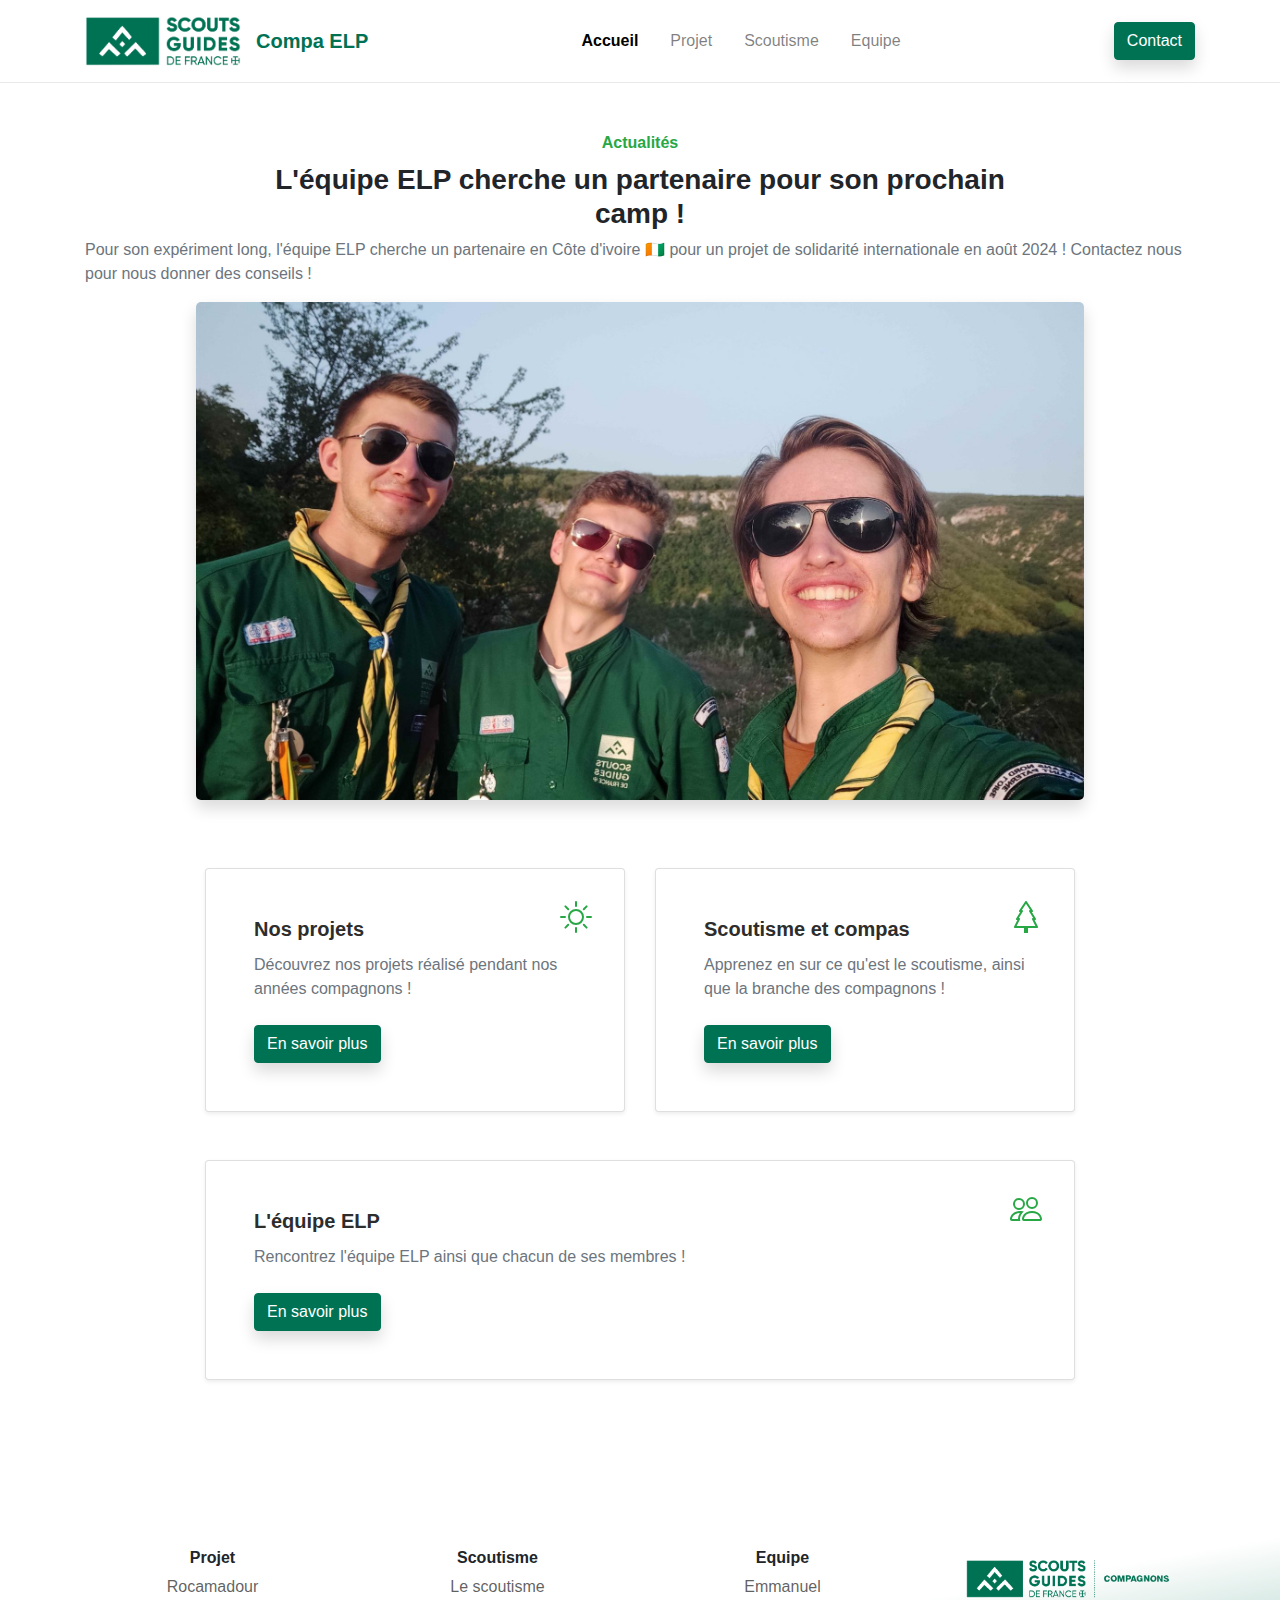
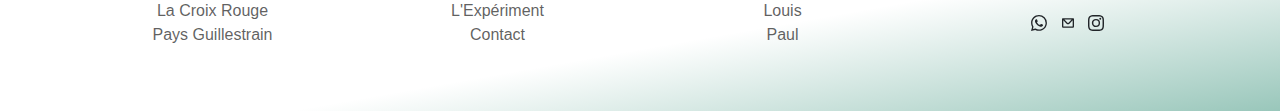
==== index.html @ 9abbcfc6 "logo rounded" ====
<!DOCTYPE html>
<html data-bs-theme="light" lang="en">

<head>
    <meta charset="utf-8">
    <meta name="viewport" content="width=device-width, initial-scale=1.0, shrink-to-fit=no">
    <title>Accueil - Compagnons ELP</title>
    <meta name="twitter:title" content="Compagnons ELP">
    <meta property="og:description" content="Découvrez l'équipe ELP et ses camps scouts passé et futurs !">
    <meta property="og:image" content="assets/img/equipe.jpg">
    <meta name="description" content="Découvrez l'équipe ELP et ses camps scouts passé et futurs !">
    <meta name="twitter:image" content="assets/img/equipe.jpg">
    <meta name="twitter:card" content="summary_large_image">
    <link rel="stylesheet" href="assets/bootstrap/css/bootstrap.min.css">
    <link rel="stylesheet" href="https://fonts.googleapis.com/css?family=Inter:300italic,400italic,600italic,700italic,800italic,400,300,600,700,800&amp;display=swap">
    <link rel="stylesheet" href="assets/css/bootstrap-grid.css">
    <link rel="stylesheet" href="assets/css/bootstrap-grid.min.css">
    <link rel="stylesheet" href="assets/css/bootstrap-reboot.css">
    <link rel="stylesheet" href="assets/css/bootstrap-reboot.min.css">
    <link rel="stylesheet" href="assets/css/bootstrap.css">
    <link rel="stylesheet" href="assets/css/bootstrap.min.css">
<link rel="apple-touch-icon" sizes="180x180" href="/apple-touch-icon.png">
<link rel="icon" type="image/png" sizes="32x32" href="/favicon-32x32.png">
<link rel="icon" type="image/png" sizes="16x16" href="/favicon-16x16.png">
<link rel="manifest" href="/site.webmanifest">
<link rel="mask-icon" href="/safari-pinned-tab.svg" color="#5bbad5">
<meta name="msapplication-TileColor" content="#da532c">
<meta name="theme-color" content="#ffffff">
</head>

<body>
    <nav class="navbar navbar-expand-md sticky-top navbar-shrink py-3 navbar-light" id="mainNav">
        <div class="container"><a class="navbar-brand d-flex align-items-center" href="https://compa-elp.github.io/" style="margin-right: 0px;margin-bottom: 0px;padding-bottom: 0px;padding-top: 0px;"><img src="assets/img/Logo_SGDF_Vert.png" height="50" style="margin-right: 15px;" width="156"><span id="todeletecompa" color="rgb(0, 114, 84)" style="color: rgb(0, 114, 84);margin-left: 0px;">Compa&nbsp;</span><span color="rgb(0, 114, 84)" style="color: rgb(0, 114, 84);margin-left: 0px;">ELP</span></a><button data-bs-toggle="collapse" class="navbar-toggler" data-bs-target="#navcol-1"><span class="visually-hidden">Toggle navigation</span><span class="navbar-toggler-icon"></span></button>
            <div class="collapse navbar-collapse" id="navcol-1">
                <ul class="navbar-nav mx-auto">
                    <li class="nav-item"><a class="nav-link" href="https://compa-elp.github.io" style="color:black; font-weight:bold;">Accueil</a></li>
                    <li class="nav-item"><a class="nav-link" href="https://compa-elp.github.io/projets">Projet</a></li>
                    <li class="nav-item"><a class="nav-link" href="https://compa-elp.github.io/scoutisme">Scoutisme</a></li>
                    <li class="nav-item"><a class="nav-link" href="https://compa-elp.github.io/equipe">Equipe</a></li>
                </ul><a class="btn btn-primary shadow" role="button" style="--bs-primary: #007254;--bs-primary-rgb: 0,114,84;color: white;" href="https://compa-elp.github.io/scoutisme#contact">Contact</a>
            </div>
        </div>
    </nav>
    <header class="bg-primary-gradient"></header>
    <section>
        <div class="container bg-primary-gradient py-5" style="background: none;">
            <div class="row">
                <div class="col-md-8 col-xl-6 text-center mx-auto">
                    <p class="fw-bold text-success mb-2">Actualités</p>
                    <h3 class="fw-bold">L'équipe ELP cherche un partenaire pour son prochain camp !</h3>
                </div>
            </div>
            <p class="text-muted">Pour son expériment long, l'équipe ELP cherche un partenaire en Côte d'ivoire&nbsp;🇨🇮 pour un projet de solidarité internationale en août 2024 ! Contactez nous pour nous donner des conseils !</p><img id="trio" src="assets/img/equipe.jpg" style="padding-bottom: 0px;box-shadow: 0 .5rem 1rem rgba(0,0,0,.15)!important;display: block;width: 80%!important;margin: 0 auto 20px auto;">
            <div class="py-5 p-lg-5">
                <div class="row row-cols-1 row-cols-md-2 mx-auto" style="max-width: 900px;margin: 0 auto!important;">
                    <div class="col mb-5 column-card">
                        <div class="card shadow-sm">
                            <div class="card-body px-4 py-5 px-md-5">
                                <div class="bs-icon-lg d-flex justify-content-center align-items-center mb-3 bs-icon" style="top: 1rem;right: 1rem;position: absolute;"><svg xmlns="http://www.w3.org/2000/svg" width="1em" height="1em" fill="currentColor" viewBox="0 0 16 16" class="bi bi-sun text-success">
                                        <path d="M8 11a3 3 0 1 1 0-6 3 3 0 0 1 0 6zm0 1a4 4 0 1 0 0-8 4 4 0 0 0 0 8zM8 0a.5.5 0 0 1 .5.5v2a.5.5 0 0 1-1 0v-2A.5.5 0 0 1 8 0zm0 13a.5.5 0 0 1 .5.5v2a.5.5 0 0 1-1 0v-2A.5.5 0 0 1 8 13zm8-5a.5.5 0 0 1-.5.5h-2a.5.5 0 0 1 0-1h2a.5.5 0 0 1 .5.5zM3 8a.5.5 0 0 1-.5.5h-2a.5.5 0 0 1 0-1h2A.5.5 0 0 1 3 8zm10.657-5.657a.5.5 0 0 1 0 .707l-1.414 1.415a.5.5 0 1 1-.707-.708l1.414-1.414a.5.5 0 0 1 .707 0zm-9.193 9.193a.5.5 0 0 1 0 .707L3.05 13.657a.5.5 0 0 1-.707-.707l1.414-1.414a.5.5 0 0 1 .707 0zm9.193 2.121a.5.5 0 0 1-.707 0l-1.414-1.414a.5.5 0 0 1 .707-.707l1.414 1.414a.5.5 0 0 1 0 .707zM4.464 4.465a.5.5 0 0 1-.707 0L2.343 3.05a.5.5 0 1 1 .707-.707l1.414 1.414a.5.5 0 0 1 0 .708z"></path>
                                    </svg></div>
                                <h5 class="fw-bold card-title">Nos projets</h5>
                                <p class="text-muted card-text mb-4">Découvrez nos projets réalisé pendant nos années compagnons !</p><a class="btn btn-primary shadow" role="button" style="--bs-primary: #007254;--bs-primary-rgb: 0,114,84;color: white;" href="https://compa-elp.github.io/projets">En savoir plus</a>
                            </div>
                        </div>
                    </div>
                    <div class="col mb-5 column-card">
                        <div class="card shadow-sm">
                            <div class="card-body px-4 py-5 px-md-5">
                                <div class="bs-icon-lg d-flex justify-content-center align-items-center mb-3 bs-icon" style="top: 1rem;right: 1rem;position: absolute;"><svg xmlns="http://www.w3.org/2000/svg" width="1em" height="1em" fill="currentColor" viewBox="0 0 16 16" class="bi bi-tree text-success" style="color: #007259;">
                                        <path d="M8.416.223a.5.5 0 0 0-.832 0l-3 4.5A.5.5 0 0 0 5 5.5h.098L3.076 8.735A.5.5 0 0 0 3.5 9.5h.191l-1.638 3.276a.5.5 0 0 0 .447.724H7V16h2v-2.5h4.5a.5.5 0 0 0 .447-.724L12.31 9.5h.191a.5.5 0 0 0 .424-.765L10.902 5.5H11a.5.5 0 0 0 .416-.777l-3-4.5zM6.437 4.758A.5.5 0 0 0 6 4.5h-.066L8 1.401 10.066 4.5H10a.5.5 0 0 0-.424.765L11.598 8.5H11.5a.5.5 0 0 0-.447.724L12.69 12.5H3.309l1.638-3.276A.5.5 0 0 0 4.5 8.5h-.098l2.022-3.235a.5.5 0 0 0 .013-.507z"></path>
                                    </svg></div>
                                <h5 class="fw-bold card-title">Scoutisme et compas</h5>
                                <p class="text-muted card-text mb-4">Apprenez en sur ce qu'est le scoutisme, ainsi que la branche des compagnons !</p><a class="btn btn-primary shadow" role="button" style="--bs-primary: #007254;--bs-primary-rgb: 0,114,84;color: white;" href="https://compa-elp.github.io/scoutisme">En savoir plus</a>
                            </div>
                        </div>
                    </div>
                    <div class="col mb-4 column-card">
                        <div class="card shadow-sm">
                            <div class="card-body px-4 py-5 px-md-5">
                                <div class="bs-icon-lg d-flex justify-content-center align-items-center mb-3 bs-icon" style="top: 1rem;right: 1rem;position: absolute;"><svg xmlns="http://www.w3.org/2000/svg" width="1em" height="1em" fill="currentColor" viewBox="0 0 16 16" class="bi bi-people text-success">
                                        <path d="M15 14s1 0 1-1-1-4-5-4-5 3-5 4 1 1 1 1h8Zm-7.978-1A.261.261 0 0 1 7 12.996c.001-.264.167-1.03.76-1.72C8.312 10.629 9.282 10 11 10c1.717 0 2.687.63 3.24 1.276.593.69.758 1.457.76 1.72l-.008.002a.274.274 0 0 1-.014.002H7.022ZM11 7a2 2 0 1 0 0-4 2 2 0 0 0 0 4Zm3-2a3 3 0 1 1-6 0 3 3 0 0 1 6 0ZM6.936 9.28a5.88 5.88 0 0 0-1.23-.247A7.35 7.35 0 0 0 5 9c-4 0-5 3-5 4 0 .667.333 1 1 1h4.216A2.238 2.238 0 0 1 5 13c0-1.01.377-2.042 1.09-2.904.243-.294.526-.569.846-.816ZM4.92 10A5.493 5.493 0 0 0 4 13H1c0-.26.164-1.03.76-1.724.545-.636 1.492-1.256 3.16-1.275ZM1.5 5.5a3 3 0 1 1 6 0 3 3 0 0 1-6 0Zm3-2a2 2 0 1 0 0 4 2 2 0 0 0 0-4Z"></path>
                                    </svg></div>
                                <h5 class="fw-bold card-title">L'équipe ELP</h5>
                                <p class="text-muted card-text mb-4">Rencontrez l'équipe ELP ainsi que chacun de ses membres !</p><a class="btn btn-primary shadow" role="button" style="--bs-primary: #007254;--bs-primary-rgb: 0,114,84;color: white;" href="https://compa-elp.github.io/equipe">En savoir plus</a>
                            </div>
                        </div>
                    </div>
                </div>
            </div>
        </div>
    </section>
    <footer class="bg-primary-gradient" style="background: linear-gradient(170deg, rgba(2,0,36,0) 0%, rgba(2,0,36,0) 60%, rgba(0,114,84,0.4) 100%);">
        <div class="container py-4 py-lg-5">
            <div class="row justify-content-center">
                <div class="col-sm-4 col-md-3 text-center text-lg-start d-flex flex-column">
                    <h3 class="fs-6 fw-bold">Projet</h3>
                    <ul class="list-unstyled">
                        <li><a href="https://compa-elp.github.io/projets#projet-2023">Rocamadour</a></li>
                        <li><a href="https://compa-elp.github.io/projets#projet-2022">La Croix Rouge</a></li>
                        <li><a href="https://compa-elp.github.io/projets#projet-2021">Pays Guillestrain</a></li>
                    </ul>
                </div>
                <div class="col-sm-4 col-md-3 text-center text-lg-start d-flex flex-column">
                    <h3 class="fs-6 fw-bold">Scoutisme</h3>
                    <ul class="list-unstyled">
                        <li><a href="https://compa-elp.github.io/scoutisme#scoutisme">Le scoutisme</a></li>
                        <li><a href="https://compa-elp.github.io/scoutisme#experiment">L'Expériment</a></li>
                        <li><a href="https://compa-elp.github.io/scoutisme#contact">Contact</a></li>
                    </ul>
                </div>
                <div class="col-sm-4 col-md-3 text-center text-lg-start d-flex flex-column">
                    <h3 class="fs-6 fw-bold">Equipe</h3>
                    <ul class="list-unstyled">
                        <li><a href="https://compa-elp.github.io/equipe#emmanuel">Emmanuel</a></li>
                        <li><a href="https://compa-elp.github.io/equipe#louis">Louis</a></li>
                        <li><a href="https://compa-elp.github.io/equipe#paul">Paul</a></li>
                    </ul>
                </div>
                <div class="col-lg-3 text-center text-lg-start d-flex flex-column align-items-center order-first align-items-lg-start order-lg-last">
                    <div class="fw-bold d-flex align-items-center mb-2" style="margin-bottom: 0px!important;"><img src="assets/img/SGDF_COMPAGNONS_vert.png" style="max-width: 80%;width: 340px;margin: 12px auto;" href="https://compa-elp.github.io/"></div>
                    <ul class="list-inline mb-0" id="networks-foot" style="display: block;margin: 0 auto 1.5rem auto!important;">
                        <li class="list-inline-item" href="+33 6 73 46 06 24"><svg xmlns="http://www.w3.org/2000/svg" width="1em" height="1em" fill="currentColor" viewBox="0 0 16 16" class="bi bi-whatsapp" href="06 73 46 06 24">
                                <path d="M13.601 2.326A7.854 7.854 0 0 0 7.994 0C3.627 0 .068 3.558.064 7.926c0 1.399.366 2.76 1.057 3.965L0 16l4.204-1.102a7.933 7.933 0 0 0 3.79.965h.004c4.368 0 7.926-3.558 7.93-7.93A7.898 7.898 0 0 0 13.6 2.326zM7.994 14.521a6.573 6.573 0 0 1-3.356-.92l-.24-.144-2.494.654.666-2.433-.156-.251a6.56 6.56 0 0 1-1.007-3.505c0-3.626 2.957-6.584 6.591-6.584a6.56 6.56 0 0 1 4.66 1.931 6.557 6.557 0 0 1 1.928 4.66c-.004 3.639-2.961 6.592-6.592 6.592zm3.615-4.934c-.197-.099-1.17-.578-1.353-.646-.182-.065-.315-.099-.445.099-.133.197-.513.646-.627.775-.114.133-.232.148-.43.05-.197-.1-.836-.308-1.592-.985-.59-.525-.985-1.175-1.103-1.372-.114-.198-.011-.304.088-.403.087-.088.197-.232.296-.346.1-.114.133-.198.198-.33.065-.134.034-.248-.015-.347-.05-.099-.445-1.076-.612-1.47-.16-.389-.323-.335-.445-.34-.114-.007-.247-.007-.38-.007a.729.729 0 0 0-.529.247c-.182.198-.691.677-.691 1.654 0 .977.71 1.916.81 2.049.098.133 1.394 2.132 3.383 2.992.47.205.84.326 1.129.418.475.152.904.129 1.246.08.38-.058 1.171-.48 1.338-.943.164-.464.164-.86.114-.943-.049-.084-.182-.133-.38-.232z"></path>
                            </svg></li>
                        <li class="list-inline-item" href="mailto:compa.elp@gmail.com"><svg xmlns="http://www.w3.org/2000/svg" width="1em" height="1em" viewBox="0 0 24 24" fill="none" href="mailto:compa.elp@gmail.com">
                                <path fill-rule="evenodd" clip-rule="evenodd" d="M3.00977 5.83789C3.00977 5.28561 3.45748 4.83789 4.00977 4.83789H20C20.5523 4.83789 21 5.28561 21 5.83789V17.1621C21 18.2667 20.1046 19.1621 19 19.1621H5C3.89543 19.1621 3 18.2667 3 17.1621V6.16211C3 6.11449 3.00333 6.06765 3.00977 6.0218V5.83789ZM5 8.06165V17.1621H19V8.06199L14.1215 12.9405C12.9499 14.1121 11.0504 14.1121 9.87885 12.9405L5 8.06165ZM6.57232 6.80554H17.428L12.7073 11.5263C12.3168 11.9168 11.6836 11.9168 11.2931 11.5263L6.57232 6.80554Z" fill="currentColor"></path>
                            </svg></li>
                        <li class="list-inline-item" href="https://www.instagram.com/compa.elp/"><svg xmlns="http://www.w3.org/2000/svg" width="1em" height="1em" fill="currentColor" viewBox="0 0 16 16" class="bi bi-instagram" href="https://www.instagram.com/compa.elp/">
                                <path d="M8 0C5.829 0 5.556.01 4.703.048 3.85.088 3.269.222 2.76.42a3.917 3.917 0 0 0-1.417.923A3.927 3.927 0 0 0 .42 2.76C.222 3.268.087 3.85.048 4.7.01 5.555 0 5.827 0 8.001c0 2.172.01 2.444.048 3.297.04.852.174 1.433.372 1.942.205.526.478.972.923 1.417.444.445.89.719 1.416.923.51.198 1.09.333 1.942.372C5.555 15.99 5.827 16 8 16s2.444-.01 3.298-.048c.851-.04 1.434-.174 1.943-.372a3.916 3.916 0 0 0 1.416-.923c.445-.445.718-.891.923-1.417.197-.509.332-1.09.372-1.942C15.99 10.445 16 10.173 16 8s-.01-2.445-.048-3.299c-.04-.851-.175-1.433-.372-1.941a3.926 3.926 0 0 0-.923-1.417A3.911 3.911 0 0 0 13.24.42c-.51-.198-1.092-.333-1.943-.372C10.443.01 10.172 0 7.998 0h.003zm-.717 1.442h.718c2.136 0 2.389.007 3.232.046.78.035 1.204.166 1.486.275.373.145.64.319.92.599.28.28.453.546.598.92.11.281.24.705.275 1.485.039.843.047 1.096.047 3.231s-.008 2.389-.047 3.232c-.035.78-.166 1.203-.275 1.485a2.47 2.47 0 0 1-.599.919c-.28.28-.546.453-.92.598-.28.11-.704.24-1.485.276-.843.038-1.096.047-3.232.047s-2.39-.009-3.233-.047c-.78-.036-1.203-.166-1.485-.276a2.478 2.478 0 0 1-.92-.598 2.48 2.48 0 0 1-.6-.92c-.109-.281-.24-.705-.275-1.485-.038-.843-.046-1.096-.046-3.233 0-2.136.008-2.388.046-3.231.036-.78.166-1.204.276-1.486.145-.373.319-.64.599-.92.28-.28.546-.453.92-.598.282-.11.705-.24 1.485-.276.738-.034 1.024-.044 2.515-.045v.002zm4.988 1.328a.96.96 0 1 0 0 1.92.96.96 0 0 0 0-1.92zm-4.27 1.122a4.109 4.109 0 1 0 0 8.217 4.109 4.109 0 0 0 0-8.217zm0 1.441a2.667 2.667 0 1 1 0 5.334 2.667 2.667 0 0 1 0-5.334z"></path>
                            </svg></li>
                    </ul>
                </div>
            </div>
        </div>
    </footer>
    <script src="assets/bootstrap/js/bootstrap.min.js"></script>
    <script src="assets/js/bootstrap.bundle.js"></script>
    <script src="assets/js/bootstrap.bundle.min.js"></script>
    <script src="assets/js/bootstrap.js"></script>
    <script src="assets/js/bootstrap.min.js"></script>
    <script src="assets/js/bold-and-bright.js"></script>
</body>

</html>
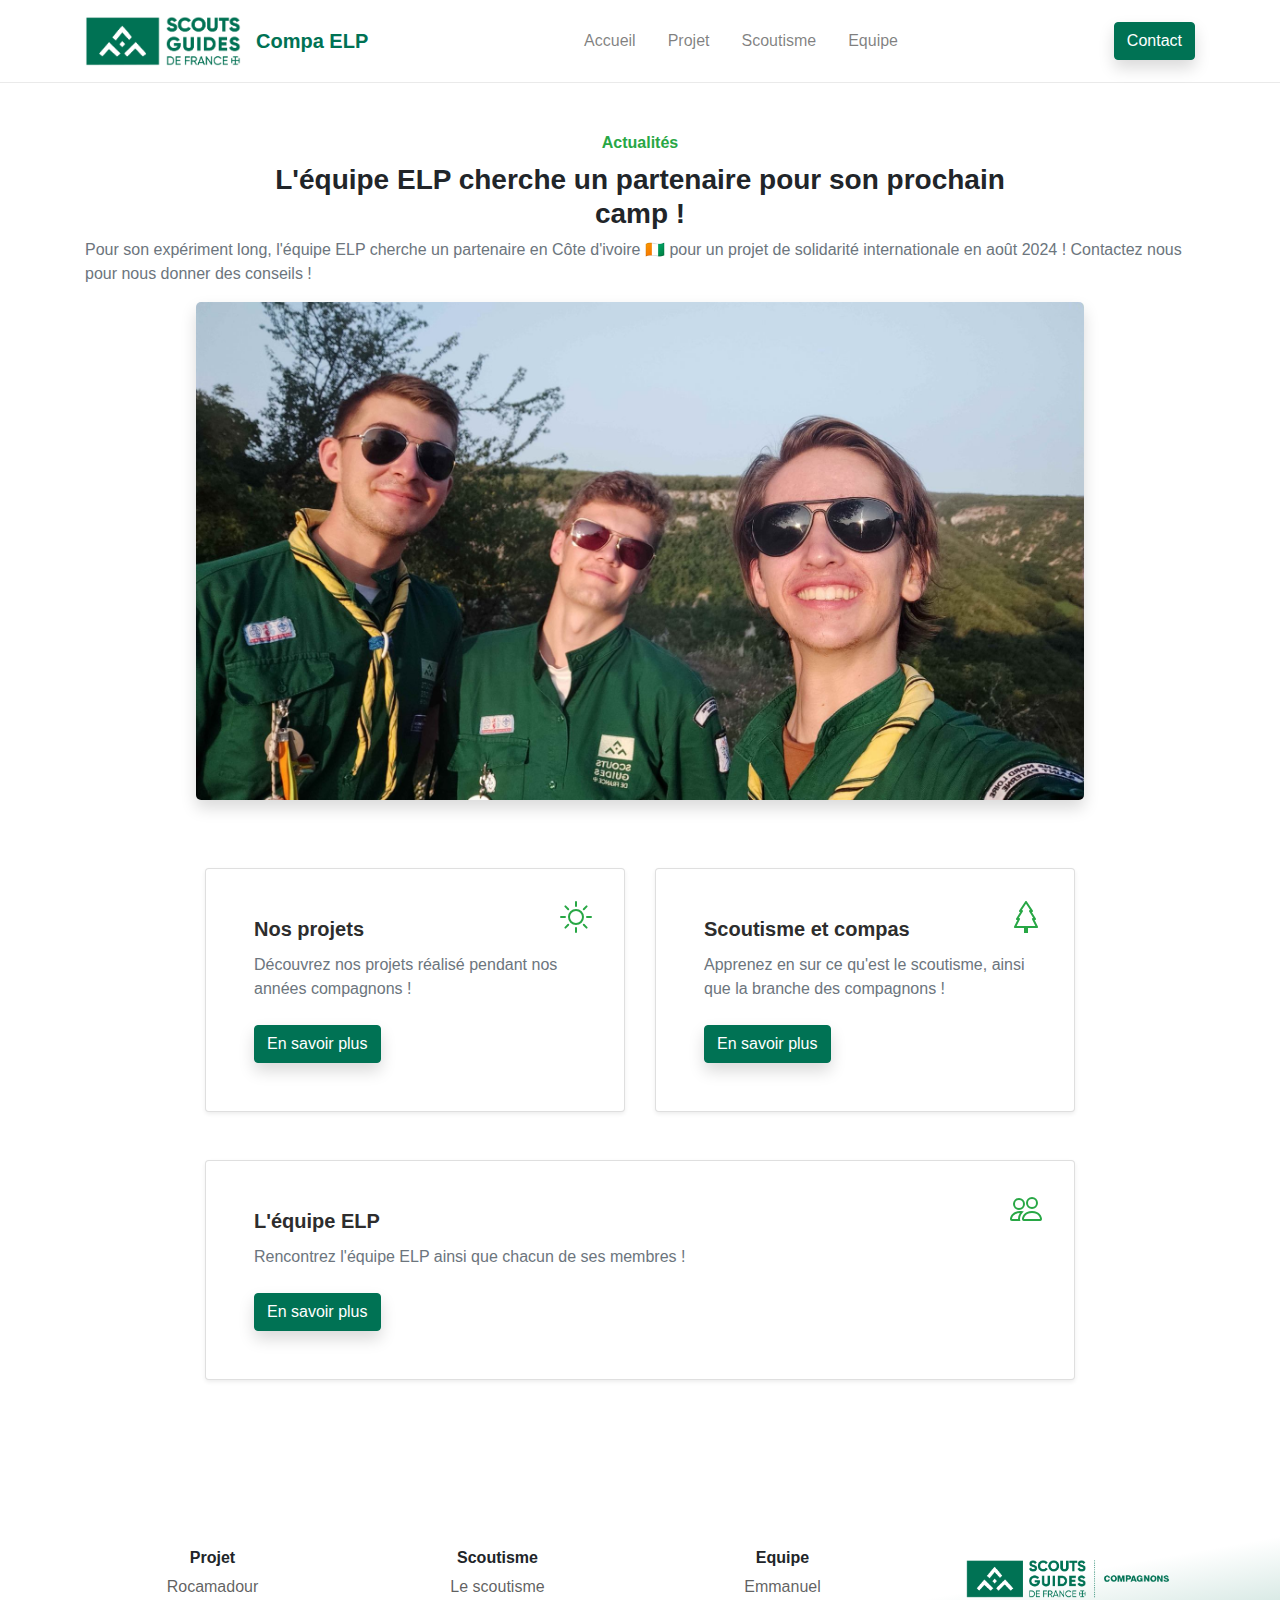
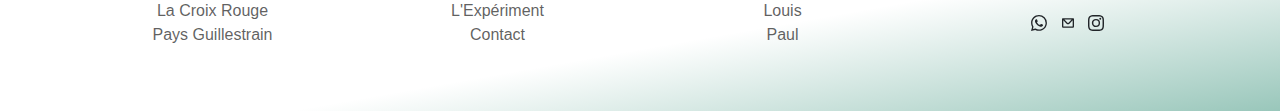
==== commit 08b66b67: "logo rounded" ====
--- a/index.html
+++ b/index.html
@@ -19,11 +19,11 @@
     <link rel="stylesheet" href="assets/css/bootstrap-reboot.min.css">
     <link rel="stylesheet" href="assets/css/bootstrap.css">
     <link rel="stylesheet" href="assets/css/bootstrap.min.css">
-<link rel="apple-touch-icon" sizes="180x180" href="/apple-touch-icon.png">
-<link rel="icon" type="image/png" sizes="32x32" href="/favicon-32x32.png">
-<link rel="icon" type="image/png" sizes="16x16" href="/favicon-16x16.png">
-<link rel="manifest" href="/site.webmanifest">
-<link rel="mask-icon" href="/safari-pinned-tab.svg" color="#5bbad5">
+<link rel="apple-touch-icon" sizes="180x180" href="/assets/img/apple-touch-icon.png">
+<link rel="icon" type="image/png" sizes="32x32" href="/assets/img/favicon-32x32.png">
+<link rel="icon" type="image/png" sizes="16x16" href="/assets/img/favicon-16x16.png">
+<link rel="manifest" href="/assets/img/site.webmanifest">
+<link rel="mask-icon" href="/assets/img/safari-pinned-tab.svg" color="#5bbad5">
 <meta name="msapplication-TileColor" content="#da532c">
 <meta name="theme-color" content="#ffffff">
 </head>
@@ -33,7 +33,7 @@
         <div class="container"><a class="navbar-brand d-flex align-items-center" href="https://compa-elp.github.io/" style="margin-right: 0px;margin-bottom: 0px;padding-bottom: 0px;padding-top: 0px;"><img src="assets/img/Logo_SGDF_Vert.png" height="50" style="margin-right: 15px;" width="156"><span id="todeletecompa" color="rgb(0, 114, 84)" style="color: rgb(0, 114, 84);margin-left: 0px;">Compa&nbsp;</span><span color="rgb(0, 114, 84)" style="color: rgb(0, 114, 84);margin-left: 0px;">ELP</span></a><button data-bs-toggle="collapse" class="navbar-toggler" data-bs-target="#navcol-1"><span class="visually-hidden">Toggle navigation</span><span class="navbar-toggler-icon"></span></button>
             <div class="collapse navbar-collapse" id="navcol-1">
                 <ul class="navbar-nav mx-auto">
-                    <li class="nav-item"><a class="nav-link" href="https://compa-elp.github.io" style="color:black; font-weight:bold;">Accueil</a></li>
+                    <li class="nav-item"><a class="nav-link" href="https://compa-elp.github.io">Accueil</a></li>
                     <li class="nav-item"><a class="nav-link" href="https://compa-elp.github.io/projets">Projet</a></li>
                     <li class="nav-item"><a class="nav-link" href="https://compa-elp.github.io/scoutisme">Scoutisme</a></li>
                     <li class="nav-item"><a class="nav-link" href="https://compa-elp.github.io/equipe">Equipe</a></li>
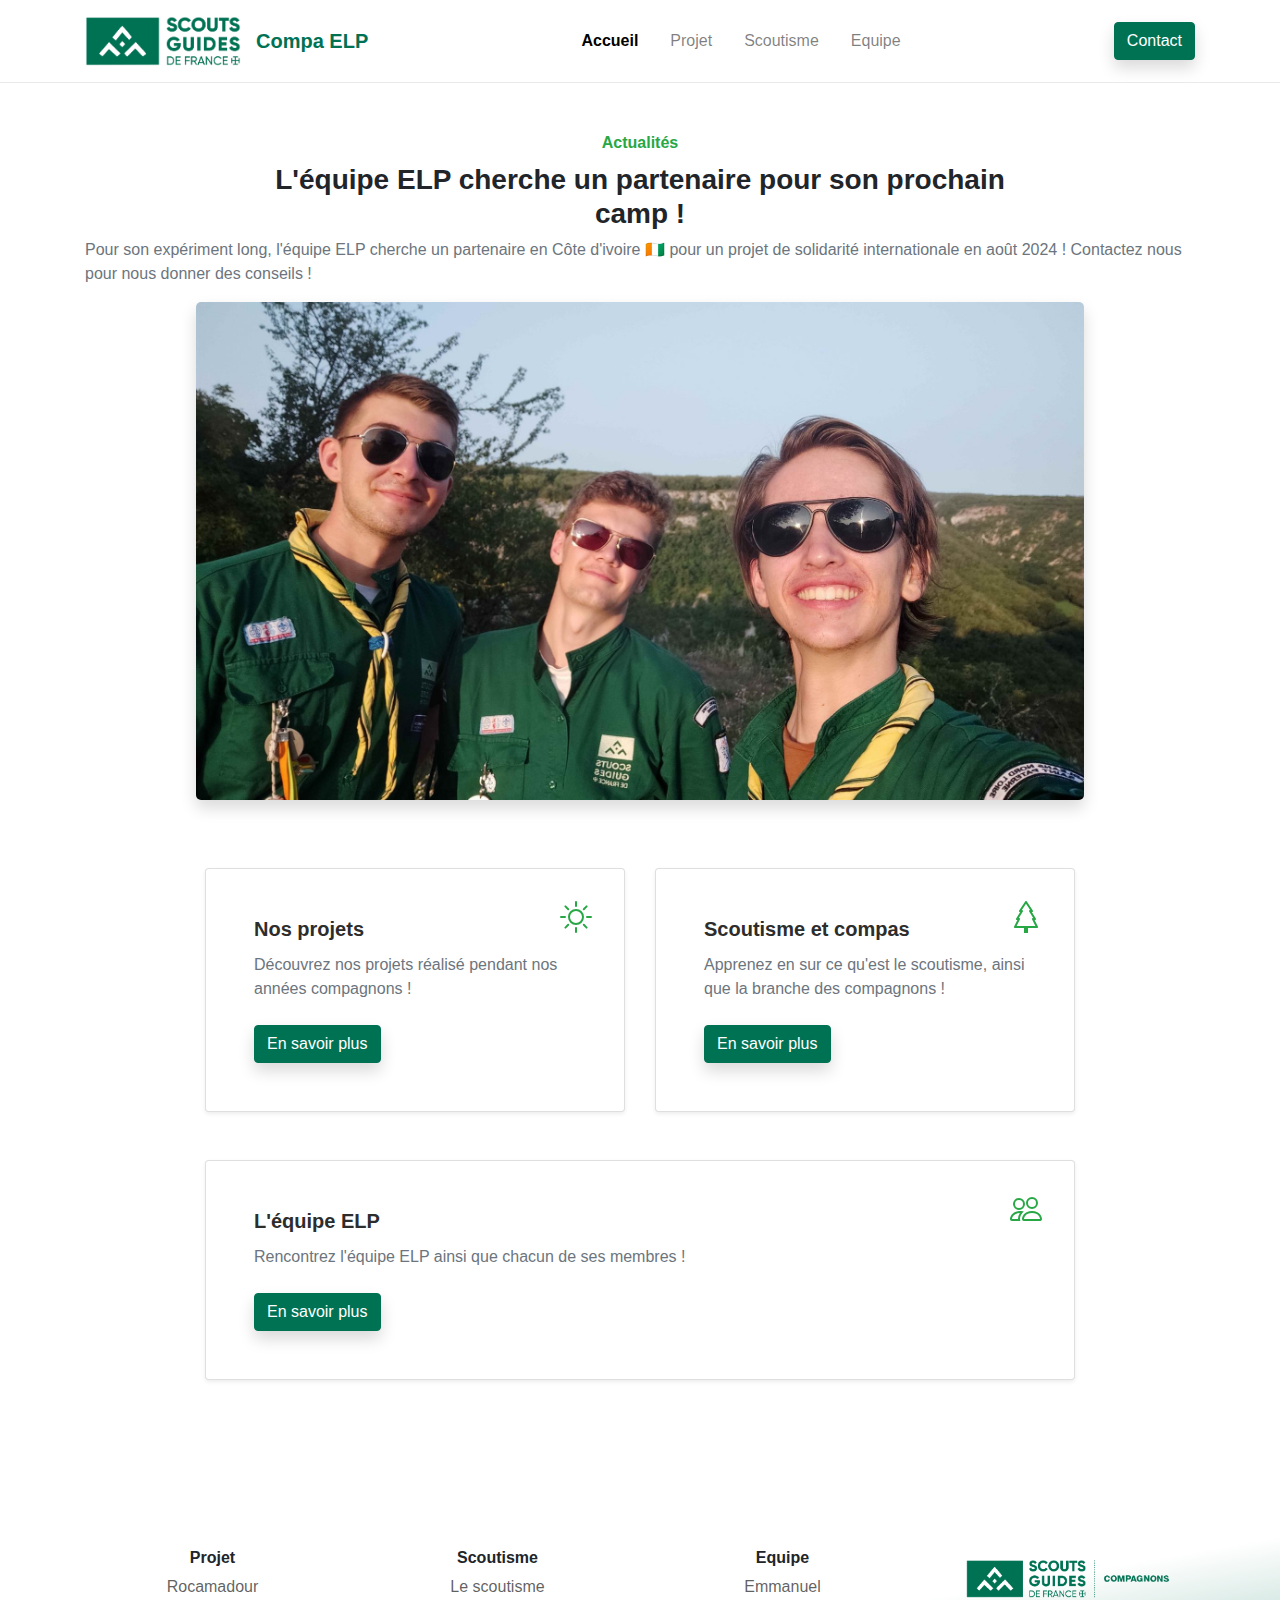
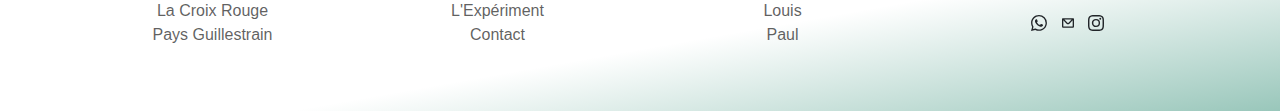
==== commit afe681c9: "logo rounded" ====
--- a/index.html
+++ b/index.html
@@ -33,7 +33,7 @@
         <div class="container"><a class="navbar-brand d-flex align-items-center" href="https://compa-elp.github.io/" style="margin-right: 0px;margin-bottom: 0px;padding-bottom: 0px;padding-top: 0px;"><img src="assets/img/Logo_SGDF_Vert.png" height="50" style="margin-right: 15px;" width="156"><span id="todeletecompa" color="rgb(0, 114, 84)" style="color: rgb(0, 114, 84);margin-left: 0px;">Compa&nbsp;</span><span color="rgb(0, 114, 84)" style="color: rgb(0, 114, 84);margin-left: 0px;">ELP</span></a><button data-bs-toggle="collapse" class="navbar-toggler" data-bs-target="#navcol-1"><span class="visually-hidden">Toggle navigation</span><span class="navbar-toggler-icon"></span></button>
             <div class="collapse navbar-collapse" id="navcol-1">
                 <ul class="navbar-nav mx-auto">
-                    <li class="nav-item"><a class="nav-link" href="https://compa-elp.github.io">Accueil</a></li>
+                    <li class="nav-item"><a class="nav-link" href="https://compa-elp.github.io" style="color:black; font-weight:bold;">Accueil</a></li>
                     <li class="nav-item"><a class="nav-link" href="https://compa-elp.github.io/projets">Projet</a></li>
                     <li class="nav-item"><a class="nav-link" href="https://compa-elp.github.io/scoutisme">Scoutisme</a></li>
                     <li class="nav-item"><a class="nav-link" href="https://compa-elp.github.io/equipe">Equipe</a></li>
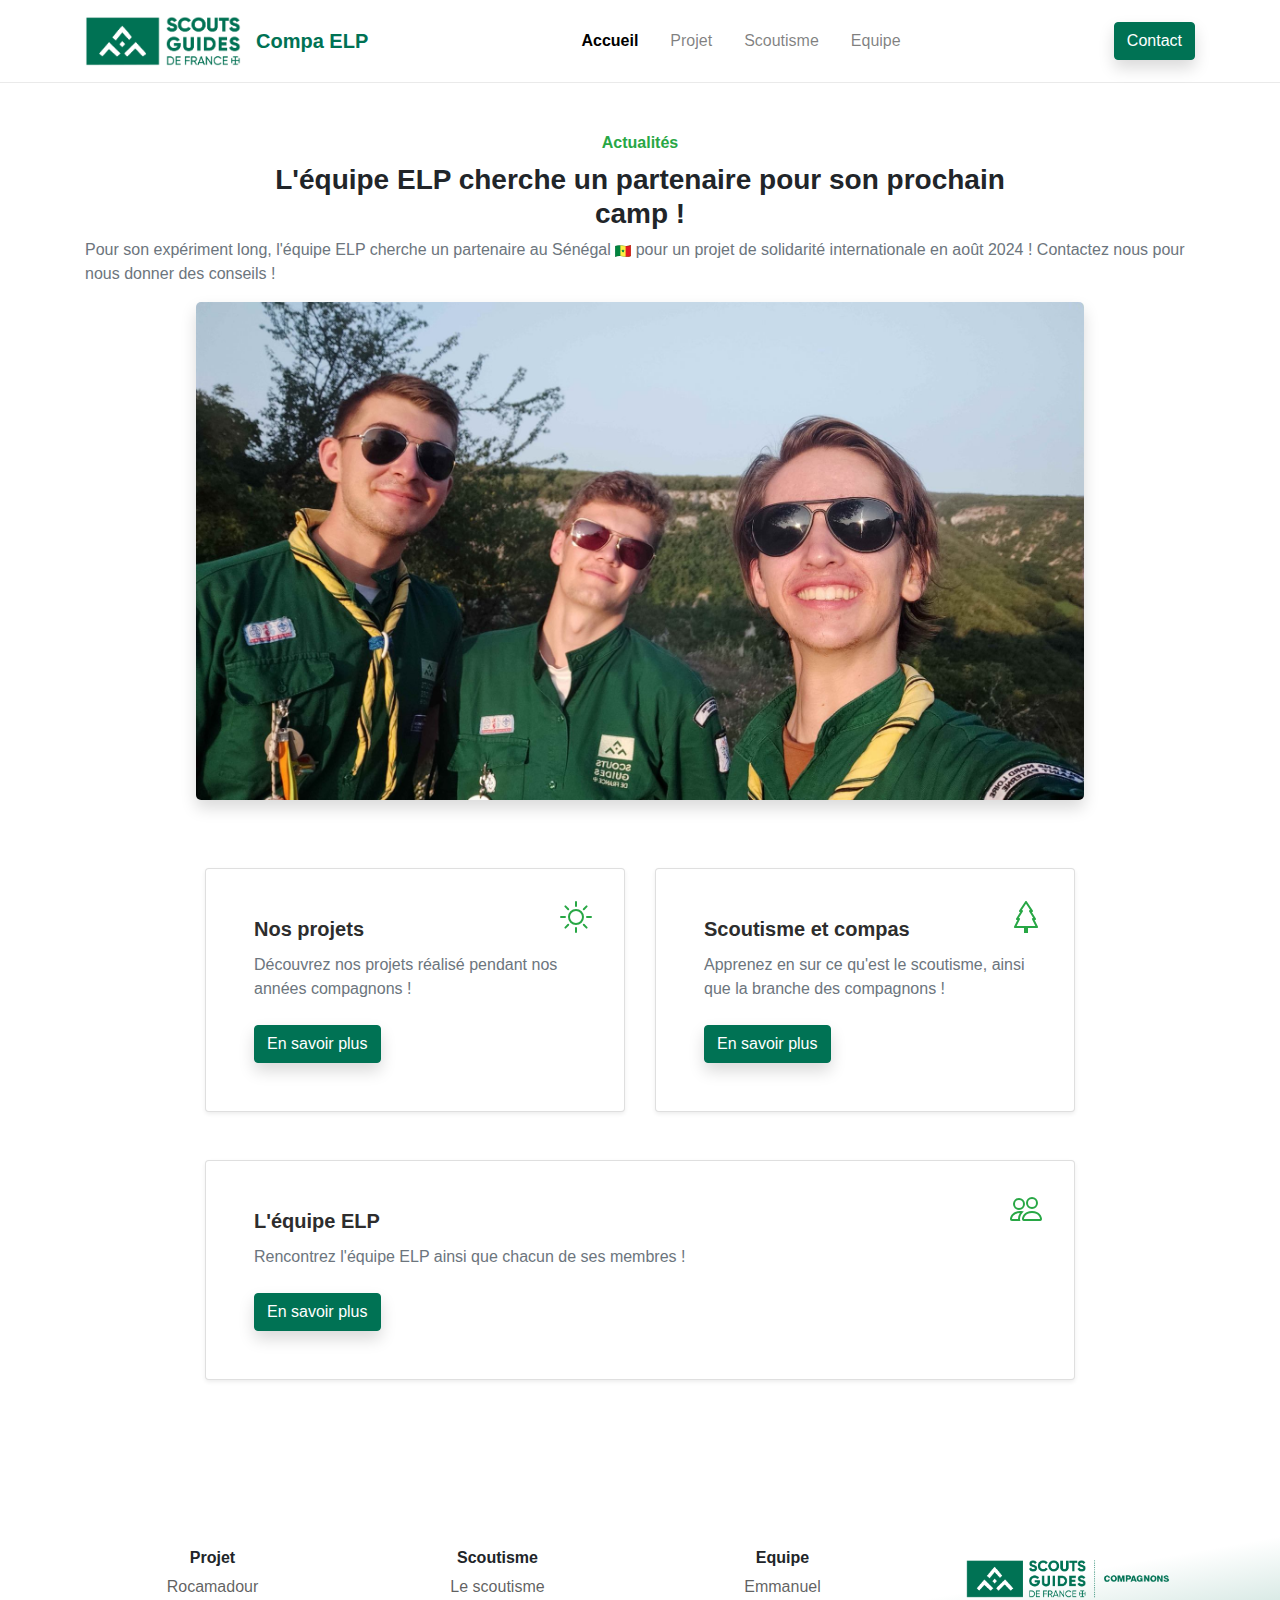
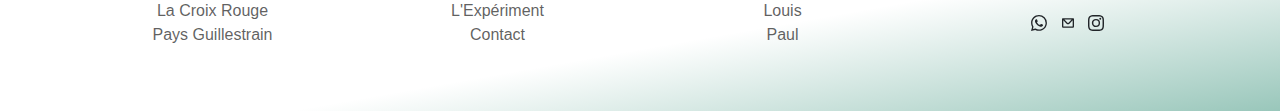
==== commit 6336b982: "auto" ====
--- a/index.html
+++ b/index.html
@@ -50,7 +50,7 @@
                     <h3 class="fw-bold">L'équipe ELP cherche un partenaire pour son prochain camp !</h3>
                 </div>
             </div>
-            <p class="text-muted">Pour son expériment long, l'équipe ELP cherche un partenaire en Côte d'ivoire&nbsp;🇨🇮 pour un projet de solidarité internationale en août 2024 ! Contactez nous pour nous donner des conseils !</p><img id="trio" src="assets/img/equipe.jpg" style="padding-bottom: 0px;box-shadow: 0 .5rem 1rem rgba(0,0,0,.15)!important;display: block;width: 80%!important;margin: 0 auto 20px auto;">
+            <p class="text-muted">Pour son expériment long, l'équipe ELP cherche un partenaire au Sénégal <img src="assets/img/senegal.svg" style="width:1em; display:inline;"> pour un projet de solidarité internationale en août 2024 ! Contactez nous pour nous donner des conseils !</p><img id="trio" src="assets/img/equipe.jpg" style="padding-bottom: 0px;box-shadow: 0 .5rem 1rem rgba(0,0,0,.15)!important;display: block;width: 80%!important;margin: 0 auto 20px auto;">
             <div class="py-5 p-lg-5">
                 <div class="row row-cols-1 row-cols-md-2 mx-auto" style="max-width: 900px;margin: 0 auto!important;">
                     <div class="col mb-5 column-card">
@@ -142,4 +142,4 @@
     <script src="assets/js/bold-and-bright.js"></script>
 </body>
 
-</html>+</html>
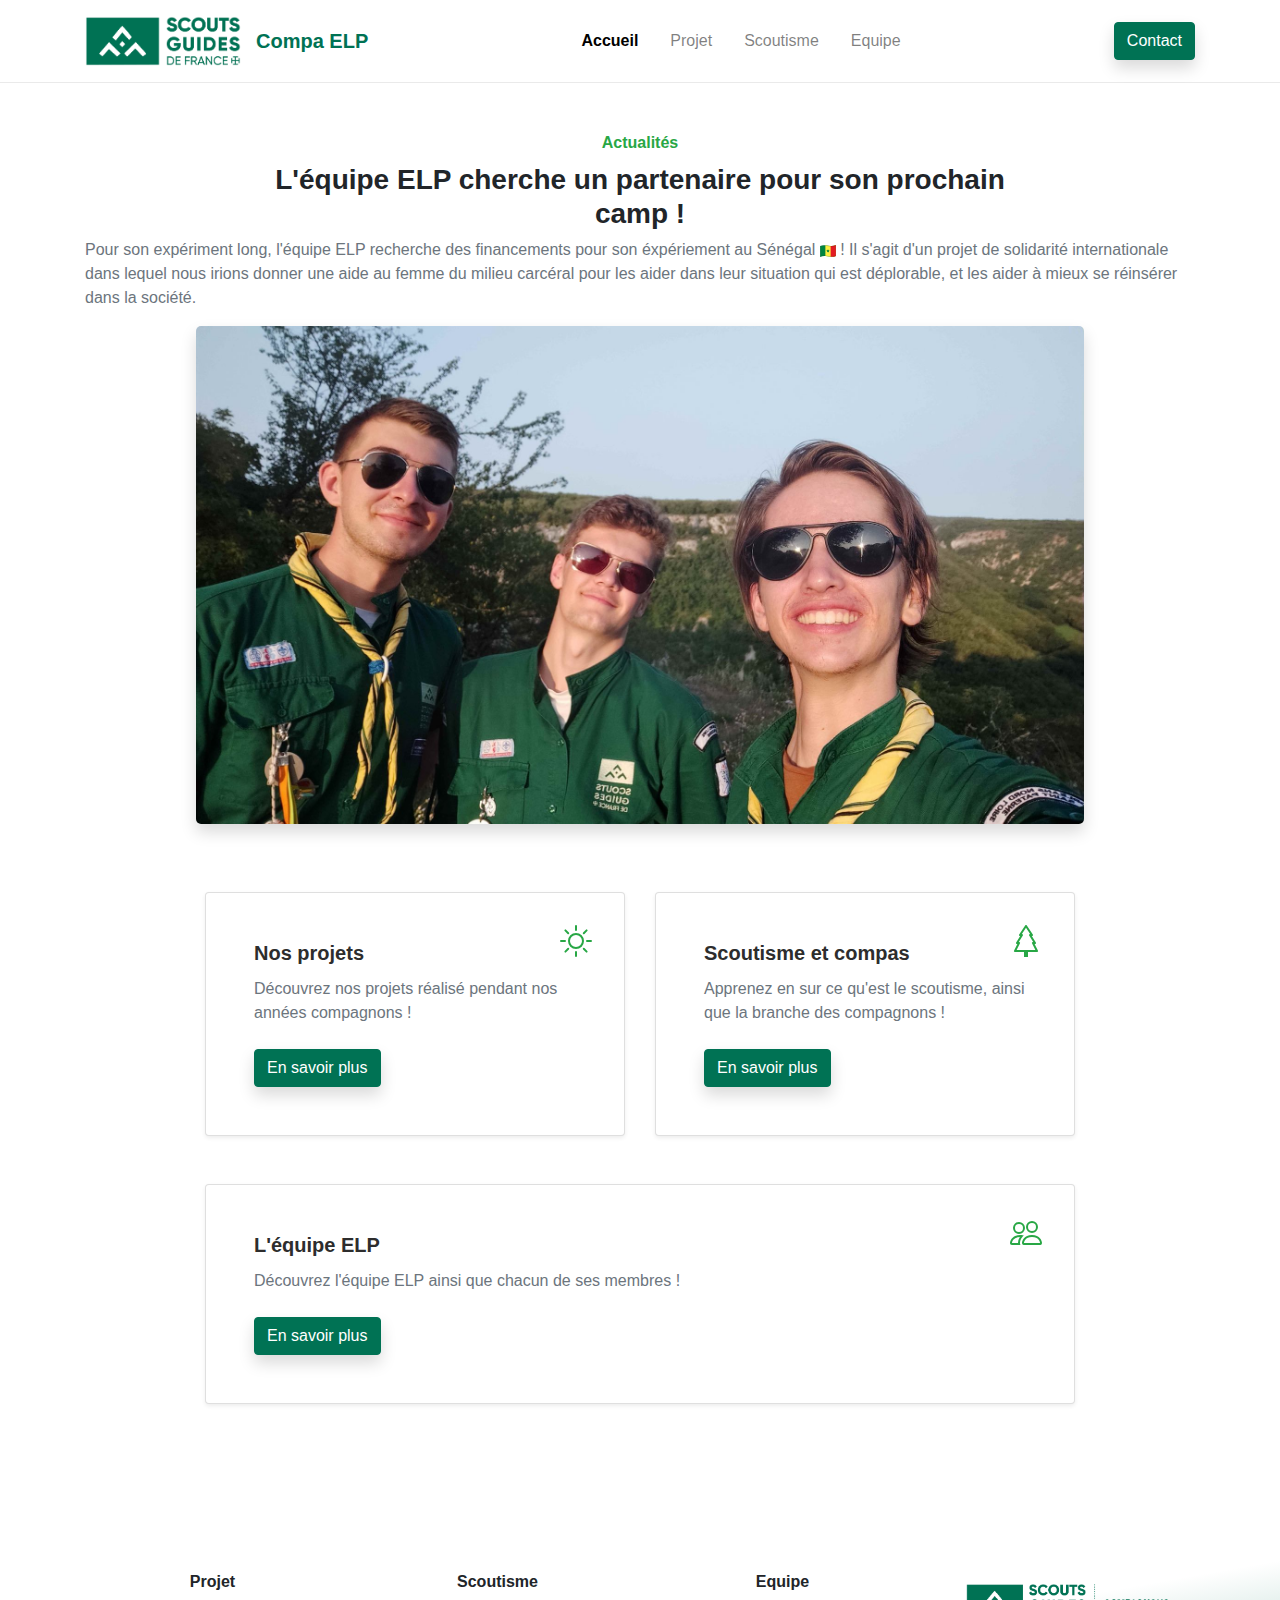
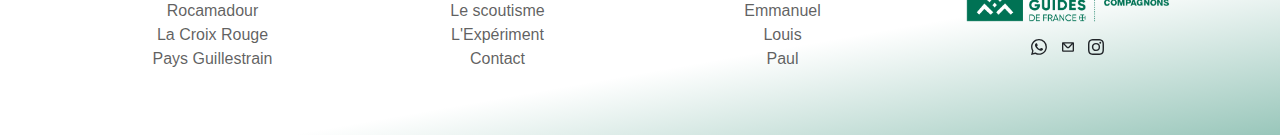
==== commit 7f48af95: "auto" ====
--- a/index.html
+++ b/index.html
@@ -50,7 +50,7 @@
                     <h3 class="fw-bold">L'équipe ELP cherche un partenaire pour son prochain camp !</h3>
                 </div>
             </div>
-            <p class="text-muted">Pour son expériment long, l'équipe ELP cherche un partenaire au Sénégal <img src="assets/img/senegal.svg" style="width:1em; display:inline;"> pour un projet de solidarité internationale en août 2024 ! Contactez nous pour nous donner des conseils !</p><img id="trio" src="assets/img/equipe.jpg" style="padding-bottom: 0px;box-shadow: 0 .5rem 1rem rgba(0,0,0,.15)!important;display: block;width: 80%!important;margin: 0 auto 20px auto;">
+            <p class="text-muted">Pour son expériment long, l'équipe ELP recherche des financements pour son éxpériement au Sénégal <img src="assets/img/senegal.svg" style="width:1em; display:inline;"> ! Il s'agit d'un projet de solidarité internationale dans lequel nous irions donner une aide au femme du milieu carcéral pour les aider dans leur situation qui est déplorable, et les aider à mieux se réinsérer dans la société.</p><img id="trio" src="assets/img/equipe.jpg" style="padding-bottom: 0px;box-shadow: 0 .5rem 1rem rgba(0,0,0,.15)!important;display: block;width: 80%!important;margin: 0 auto 20px auto;">
             <div class="py-5 p-lg-5">
                 <div class="row row-cols-1 row-cols-md-2 mx-auto" style="max-width: 900px;margin: 0 auto!important;">
                     <div class="col mb-5 column-card">
@@ -82,7 +82,7 @@
                                         <path d="M15 14s1 0 1-1-1-4-5-4-5 3-5 4 1 1 1 1h8Zm-7.978-1A.261.261 0 0 1 7 12.996c.001-.264.167-1.03.76-1.72C8.312 10.629 9.282 10 11 10c1.717 0 2.687.63 3.24 1.276.593.69.758 1.457.76 1.72l-.008.002a.274.274 0 0 1-.014.002H7.022ZM11 7a2 2 0 1 0 0-4 2 2 0 0 0 0 4Zm3-2a3 3 0 1 1-6 0 3 3 0 0 1 6 0ZM6.936 9.28a5.88 5.88 0 0 0-1.23-.247A7.35 7.35 0 0 0 5 9c-4 0-5 3-5 4 0 .667.333 1 1 1h4.216A2.238 2.238 0 0 1 5 13c0-1.01.377-2.042 1.09-2.904.243-.294.526-.569.846-.816ZM4.92 10A5.493 5.493 0 0 0 4 13H1c0-.26.164-1.03.76-1.724.545-.636 1.492-1.256 3.16-1.275ZM1.5 5.5a3 3 0 1 1 6 0 3 3 0 0 1-6 0Zm3-2a2 2 0 1 0 0 4 2 2 0 0 0 0-4Z"></path>
                                     </svg></div>
                                 <h5 class="fw-bold card-title">L'équipe ELP</h5>
-                                <p class="text-muted card-text mb-4">Rencontrez l'équipe ELP ainsi que chacun de ses membres !</p><a class="btn btn-primary shadow" role="button" style="--bs-primary: #007254;--bs-primary-rgb: 0,114,84;color: white;" href="https://compa-elp.github.io/equipe">En savoir plus</a>
+                                <p class="text-muted card-text mb-4">Découvrez l'équipe ELP ainsi que chacun de ses membres !</p><a class="btn btn-primary shadow" role="button" style="--bs-primary: #007254;--bs-primary-rgb: 0,114,84;color: white;" href="https://compa-elp.github.io/equipe">En savoir plus</a>
                             </div>
                         </div>
                     </div>
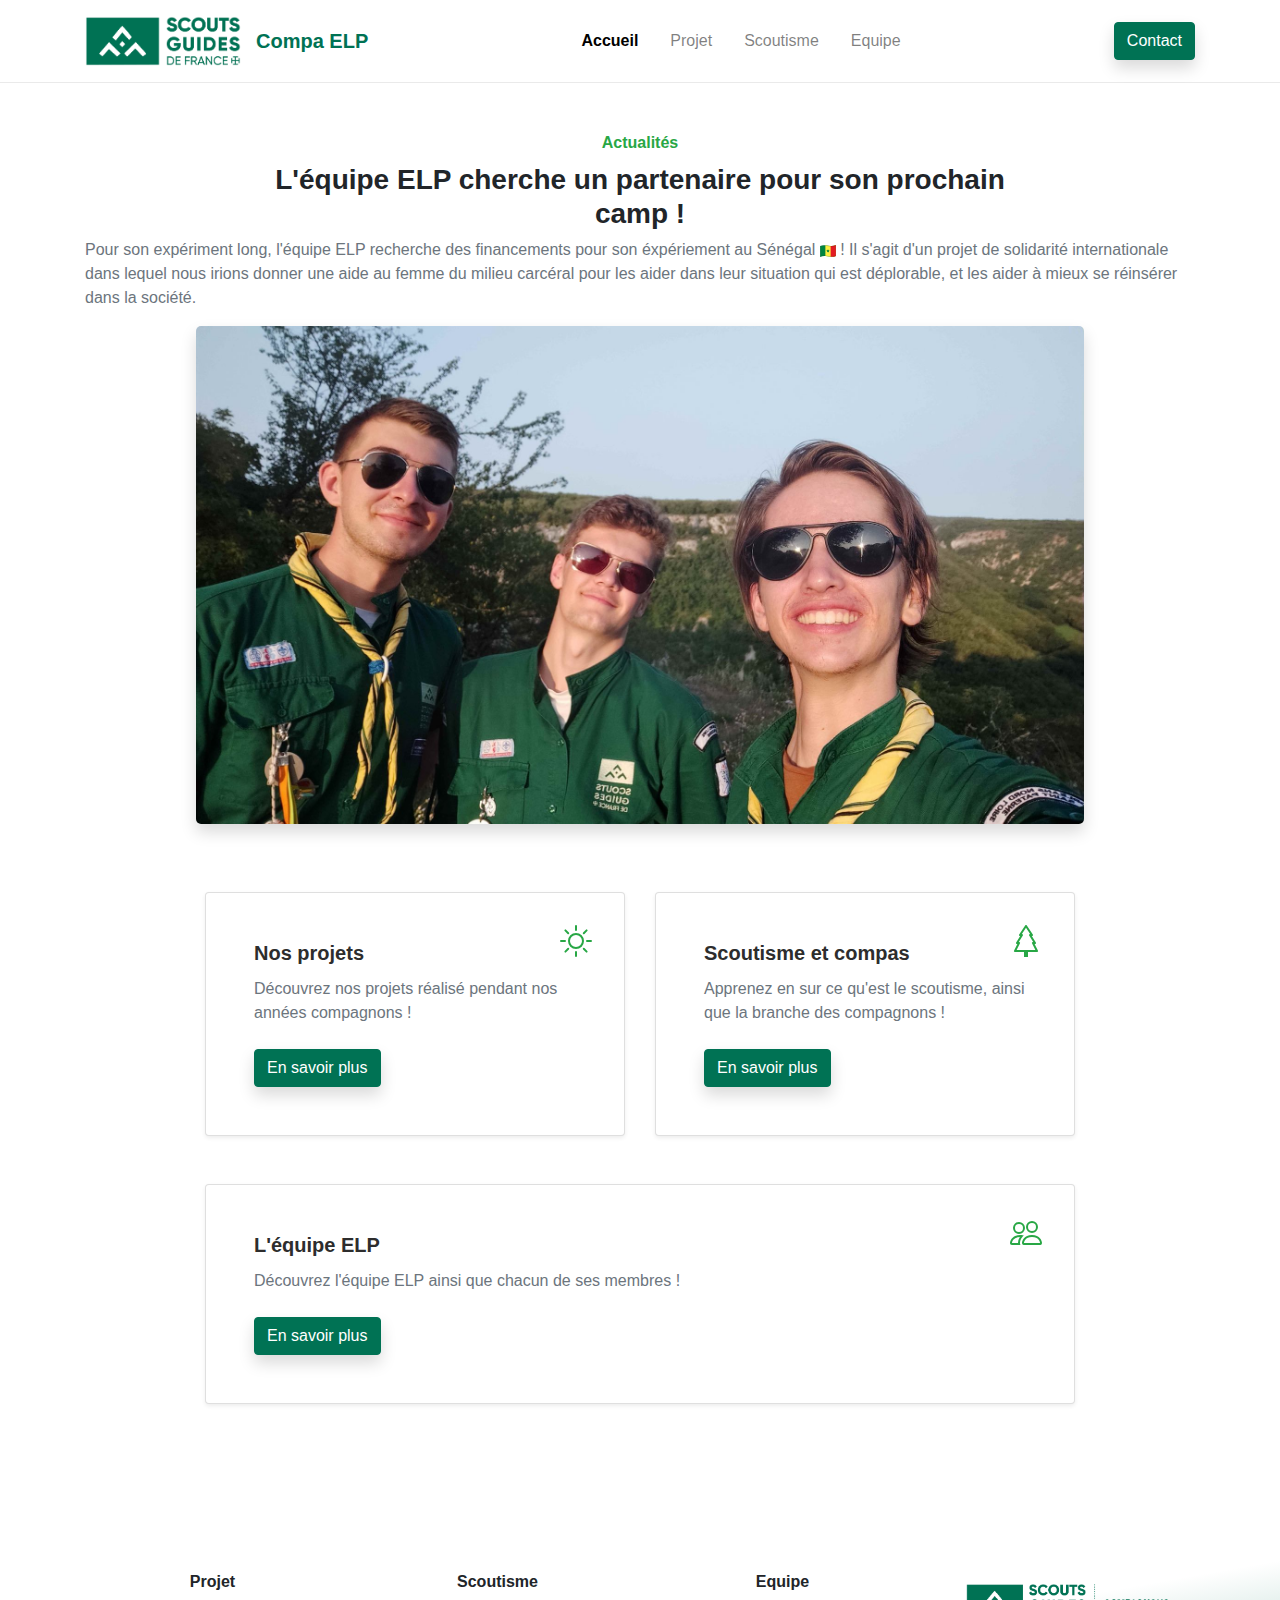
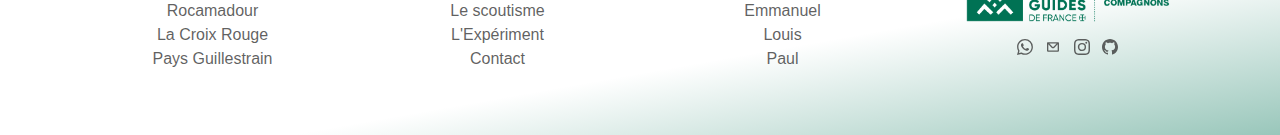
==== commit 60f466b3: "modifs liens insta/mail/whatshapp/github" ====
--- a/index.html
+++ b/index.html
@@ -118,17 +118,37 @@
                     </ul>
                 </div>
                 <div class="col-lg-3 text-center text-lg-start d-flex flex-column align-items-center order-first align-items-lg-start order-lg-last">
-                    <div class="fw-bold d-flex align-items-center mb-2" style="margin-bottom: 0px!important;"><img src="assets/img/SGDF_COMPAGNONS_vert.png" style="max-width: 80%;width: 340px;margin: 12px auto;" href="https://compa-elp.github.io/"></div>
+                    <div class="fw-bold d-flex align-items-center mb-2" style="margin-bottom: 0px!important;"><a href="https://compa-elp.github.io/"><img src="assets/img/SGDF_COMPAGNONS_vert.png" style="max-width: 80%;width: 340px;margin: 12px auto;"></a></div>
                     <ul class="list-inline mb-0" id="networks-foot" style="display: block;margin: 0 auto 1.5rem auto!important;">
-                        <li class="list-inline-item" href="+33 6 73 46 06 24"><svg xmlns="http://www.w3.org/2000/svg" width="1em" height="1em" fill="currentColor" viewBox="0 0 16 16" class="bi bi-whatsapp" href="06 73 46 06 24">
-                                <path d="M13.601 2.326A7.854 7.854 0 0 0 7.994 0C3.627 0 .068 3.558.064 7.926c0 1.399.366 2.76 1.057 3.965L0 16l4.204-1.102a7.933 7.933 0 0 0 3.79.965h.004c4.368 0 7.926-3.558 7.93-7.93A7.898 7.898 0 0 0 13.6 2.326zM7.994 14.521a6.573 6.573 0 0 1-3.356-.92l-.24-.144-2.494.654.666-2.433-.156-.251a6.56 6.56 0 0 1-1.007-3.505c0-3.626 2.957-6.584 6.591-6.584a6.56 6.56 0 0 1 4.66 1.931 6.557 6.557 0 0 1 1.928 4.66c-.004 3.639-2.961 6.592-6.592 6.592zm3.615-4.934c-.197-.099-1.17-.578-1.353-.646-.182-.065-.315-.099-.445.099-.133.197-.513.646-.627.775-.114.133-.232.148-.43.05-.197-.1-.836-.308-1.592-.985-.59-.525-.985-1.175-1.103-1.372-.114-.198-.011-.304.088-.403.087-.088.197-.232.296-.346.1-.114.133-.198.198-.33.065-.134.034-.248-.015-.347-.05-.099-.445-1.076-.612-1.47-.16-.389-.323-.335-.445-.34-.114-.007-.247-.007-.38-.007a.729.729 0 0 0-.529.247c-.182.198-.691.677-.691 1.654 0 .977.71 1.916.81 2.049.098.133 1.394 2.132 3.383 2.992.47.205.84.326 1.129.418.475.152.904.129 1.246.08.38-.058 1.171-.48 1.338-.943.164-.464.164-.86.114-.943-.049-.084-.182-.133-.38-.232z"></path>
-                            </svg></li>
-                        <li class="list-inline-item" href="mailto:compa.elp@gmail.com"><svg xmlns="http://www.w3.org/2000/svg" width="1em" height="1em" viewBox="0 0 24 24" fill="none" href="mailto:compa.elp@gmail.com">
-                                <path fill-rule="evenodd" clip-rule="evenodd" d="M3.00977 5.83789C3.00977 5.28561 3.45748 4.83789 4.00977 4.83789H20C20.5523 4.83789 21 5.28561 21 5.83789V17.1621C21 18.2667 20.1046 19.1621 19 19.1621H5C3.89543 19.1621 3 18.2667 3 17.1621V6.16211C3 6.11449 3.00333 6.06765 3.00977 6.0218V5.83789ZM5 8.06165V17.1621H19V8.06199L14.1215 12.9405C12.9499 14.1121 11.0504 14.1121 9.87885 12.9405L5 8.06165ZM6.57232 6.80554H17.428L12.7073 11.5263C12.3168 11.9168 11.6836 11.9168 11.2931 11.5263L6.57232 6.80554Z" fill="currentColor"></path>
-                            </svg></li>
-                        <li class="list-inline-item" href="https://www.instagram.com/compa.elp/"><svg xmlns="http://www.w3.org/2000/svg" width="1em" height="1em" fill="currentColor" viewBox="0 0 16 16" class="bi bi-instagram" href="https://www.instagram.com/compa.elp/">
-                                <path d="M8 0C5.829 0 5.556.01 4.703.048 3.85.088 3.269.222 2.76.42a3.917 3.917 0 0 0-1.417.923A3.927 3.927 0 0 0 .42 2.76C.222 3.268.087 3.85.048 4.7.01 5.555 0 5.827 0 8.001c0 2.172.01 2.444.048 3.297.04.852.174 1.433.372 1.942.205.526.478.972.923 1.417.444.445.89.719 1.416.923.51.198 1.09.333 1.942.372C5.555 15.99 5.827 16 8 16s2.444-.01 3.298-.048c.851-.04 1.434-.174 1.943-.372a3.916 3.916 0 0 0 1.416-.923c.445-.445.718-.891.923-1.417.197-.509.332-1.09.372-1.942C15.99 10.445 16 10.173 16 8s-.01-2.445-.048-3.299c-.04-.851-.175-1.433-.372-1.941a3.926 3.926 0 0 0-.923-1.417A3.911 3.911 0 0 0 13.24.42c-.51-.198-1.092-.333-1.943-.372C10.443.01 10.172 0 7.998 0h.003zm-.717 1.442h.718c2.136 0 2.389.007 3.232.046.78.035 1.204.166 1.486.275.373.145.64.319.92.599.28.28.453.546.598.92.11.281.24.705.275 1.485.039.843.047 1.096.047 3.231s-.008 2.389-.047 3.232c-.035.78-.166 1.203-.275 1.485a2.47 2.47 0 0 1-.599.919c-.28.28-.546.453-.92.598-.28.11-.704.24-1.485.276-.843.038-1.096.047-3.232.047s-2.39-.009-3.233-.047c-.78-.036-1.203-.166-1.485-.276a2.478 2.478 0 0 1-.92-.598 2.48 2.48 0 0 1-.6-.92c-.109-.281-.24-.705-.275-1.485-.038-.843-.046-1.096-.046-3.233 0-2.136.008-2.388.046-3.231.036-.78.166-1.204.276-1.486.145-.373.319-.64.599-.92.28-.28.546-.453.92-.598.282-.11.705-.24 1.485-.276.738-.034 1.024-.044 2.515-.045v.002zm4.988 1.328a.96.96 0 1 0 0 1.92.96.96 0 0 0 0-1.92zm-4.27 1.122a4.109 4.109 0 1 0 0 8.217 4.109 4.109 0 0 0 0-8.217zm0 1.441a2.667 2.667 0 1 1 0 5.334 2.667 2.667 0 0 1 0-5.334z"></path>
-                            </svg></li>
+                        <li class="list-inline-item">
+							<a href="+33 6 73 46 06 24">
+								<svg xmlns="http://www.w3.org/2000/svg" width="1em" height="1em" fill="currentColor" viewBox="0 0 16 16">
+									<path d="M13.601 2.326A7.854 7.854 0 0 0 7.994 0C3.627 0 .068 3.558.064 7.926c0 1.399.366 2.76 1.057 3.965L0 16l4.204-1.102a7.933 7.933 0 0 0 3.79.965h.004c4.368 0 7.926-3.558 7.93-7.93A7.898 7.898 0 0 0 13.6 2.326zM7.994 14.521a6.573 6.573 0 0 1-3.356-.92l-.24-.144-2.494.654.666-2.433-.156-.251a6.56 6.56 0 0 1-1.007-3.505c0-3.626 2.957-6.584 6.591-6.584a6.56 6.56 0 0 1 4.66 1.931 6.557 6.557 0 0 1 1.928 4.66c-.004 3.639-2.961 6.592-6.592 6.592zm3.615-4.934c-.197-.099-1.17-.578-1.353-.646-.182-.065-.315-.099-.445.099-.133.197-.513.646-.627.775-.114.133-.232.148-.43.05-.197-.1-.836-.308-1.592-.985-.59-.525-.985-1.175-1.103-1.372-.114-.198-.011-.304.088-.403.087-.088.197-.232.296-.346.1-.114.133-.198.198-.33.065-.134.034-.248-.015-.347-.05-.099-.445-1.076-.612-1.47-.16-.389-.323-.335-.445-.34-.114-.007-.247-.007-.38-.007a.729.729 0 0 0-.529.247c-.182.198-.691.677-.691 1.654 0 .977.71 1.916.81 2.049.098.133 1.394 2.132 3.383 2.992.47.205.84.326 1.129.418.475.152.904.129 1.246.08.38-.058 1.171-.48 1.338-.943.164-.464.164-.86.114-.943-.049-.084-.182-.133-.38-.232z"></path>
+								</svg>
+							</a>
+						</li>
+                        <li class="list-inline-item">
+							<a href="mailto:compa.elp@gmail.com">
+								<svg xmlns="http://www.w3.org/2000/svg" width="1em" height="1em" fill="currentColor" viewBox="0 0 24 24">
+										<path fill-rule="evenodd" clip-rule="evenodd" d="M3.00977 5.83789C3.00977 5.28561 3.45748 4.83789 4.00977 4.83789H20C20.5523 4.83789 21 5.28561 21 5.83789V17.1621C21 18.2667 20.1046 19.1621 19 19.1621H5C3.89543 19.1621 3 18.2667 3 17.1621V6.16211C3 6.11449 3.00333 6.06765 3.00977 6.0218V5.83789ZM5 8.06165V17.1621H19V8.06199L14.1215 12.9405C12.9499 14.1121 11.0504 14.1121 9.87885 12.9405L5 8.06165ZM6.57232 6.80554H17.428L12.7073 11.5263C12.3168 11.9168 11.6836 11.9168 11.2931 11.5263L6.57232 6.80554Z" fill="currentColor"></path>
+								</svg>
+							</a>
+						</li>
+                        <li class="list-inline-item">
+							<a href="https://www.instagram.com/compa.elp/">
+								<svg xmlns="http://www.w3.org/2000/svg" width="1em" height="1em" fill="currentColor" viewBox="0 0 16 16">
+									<path d="M8 0C5.829 0 5.556.01 4.703.048 3.85.088 3.269.222 2.76.42a3.917 3.917 0 0 0-1.417.923A3.927 3.927 0 0 0 .42 2.76C.222 3.268.087 3.85.048 4.7.01 5.555 0 5.827 0 8.001c0 2.172.01 2.444.048 3.297.04.852.174 1.433.372 1.942.205.526.478.972.923 1.417.444.445.89.719 1.416.923.51.198 1.09.333 1.942.372C5.555 15.99 5.827 16 8 16s2.444-.01 3.298-.048c.851-.04 1.434-.174 1.943-.372a3.916 3.916 0 0 0 1.416-.923c.445-.445.718-.891.923-1.417.197-.509.332-1.09.372-1.942C15.99 10.445 16 10.173 16 8s-.01-2.445-.048-3.299c-.04-.851-.175-1.433-.372-1.941a3.926 3.926 0 0 0-.923-1.417A3.911 3.911 0 0 0 13.24.42c-.51-.198-1.092-.333-1.943-.372C10.443.01 10.172 0 7.998 0h.003zm-.717 1.442h.718c2.136 0 2.389.007 3.232.046.78.035 1.204.166 1.486.275.373.145.64.319.92.599.28.28.453.546.598.92.11.281.24.705.275 1.485.039.843.047 1.096.047 3.231s-.008 2.389-.047 3.232c-.035.78-.166 1.203-.275 1.485a2.47 2.47 0 0 1-.599.919c-.28.28-.546.453-.92.598-.28.11-.704.24-1.485.276-.843.038-1.096.047-3.232.047s-2.39-.009-3.233-.047c-.78-.036-1.203-.166-1.485-.276a2.478 2.478 0 0 1-.92-.598 2.48 2.48 0 0 1-.6-.92c-.109-.281-.24-.705-.275-1.485-.038-.843-.046-1.096-.046-3.233 0-2.136.008-2.388.046-3.231.036-.78.166-1.204.276-1.486.145-.373.319-.64.599-.92.28-.28.546-.453.92-.598.282-.11.705-.24 1.485-.276.738-.034 1.024-.044 2.515-.045v.002zm4.988 1.328a.96.96 0 1 0 0 1.92.96.96 0 0 0 0-1.92zm-4.27 1.122a4.109 4.109 0 1 0 0 8.217 4.109 4.109 0 0 0 0-8.217zm0 1.441a2.667 2.667 0 1 1 0 5.334 2.667 2.667 0 0 1 0-5.334z"></path>
+								</svg>
+							</a>
+						</li>
+                        <li class="list-inline-item">
+							<a href="https://github.com/Compa-ELP/compa-elp.github.io">
+								<svg xmlns="http://www.w3.org/2000/svg" width="1em" height="1em" fill="currentColor" viewBox="0 0 24 24">
+									<path d="M12 0c-6.626 0-12 5.373-12 12 0 5.302 3.438 9.8 8.207 11.387.599.111.793-.261.793-.577v-2.234c-3.338.726-4.033-1.416-4.033-1.416-.546-1.387-1.333-1.756-1.333-1.756-1.089-.745.083-.729.083-.729 1.205.084 1.839 1.237 1.839 1.237 1.07 1.834 2.807 1.304 3.492.997.107-.775.418-1.305.762-1.604-2.665-.305-5.467-1.334-5.467-5.931 0-1.311.469-2.381 1.236-3.221-.124-.303-.535-1.524.117-3.176 0 0 1.008-.322 3.301 1.23.957-.266 1.983-.399 3.003-.404 1.02.005 2.047.138 3.006.404 2.291-1.552 3.297-1.23 3.297-1.23.653 1.653.242 2.874.118 3.176.77.84 1.235 1.911 1.235 3.221 0 4.609-2.807 5.624-5.479 5.921.43.372.823 1.102.823 2.222v3.293c0 .319.192.694.801.576 4.765-1.589 8.199-6.086 8.199-11.386 0-6.627-5.373-12-12-12z"/>
+								</svg>
+							</a>
+						</li>
+						
                     </ul>
                 </div>
             </div>
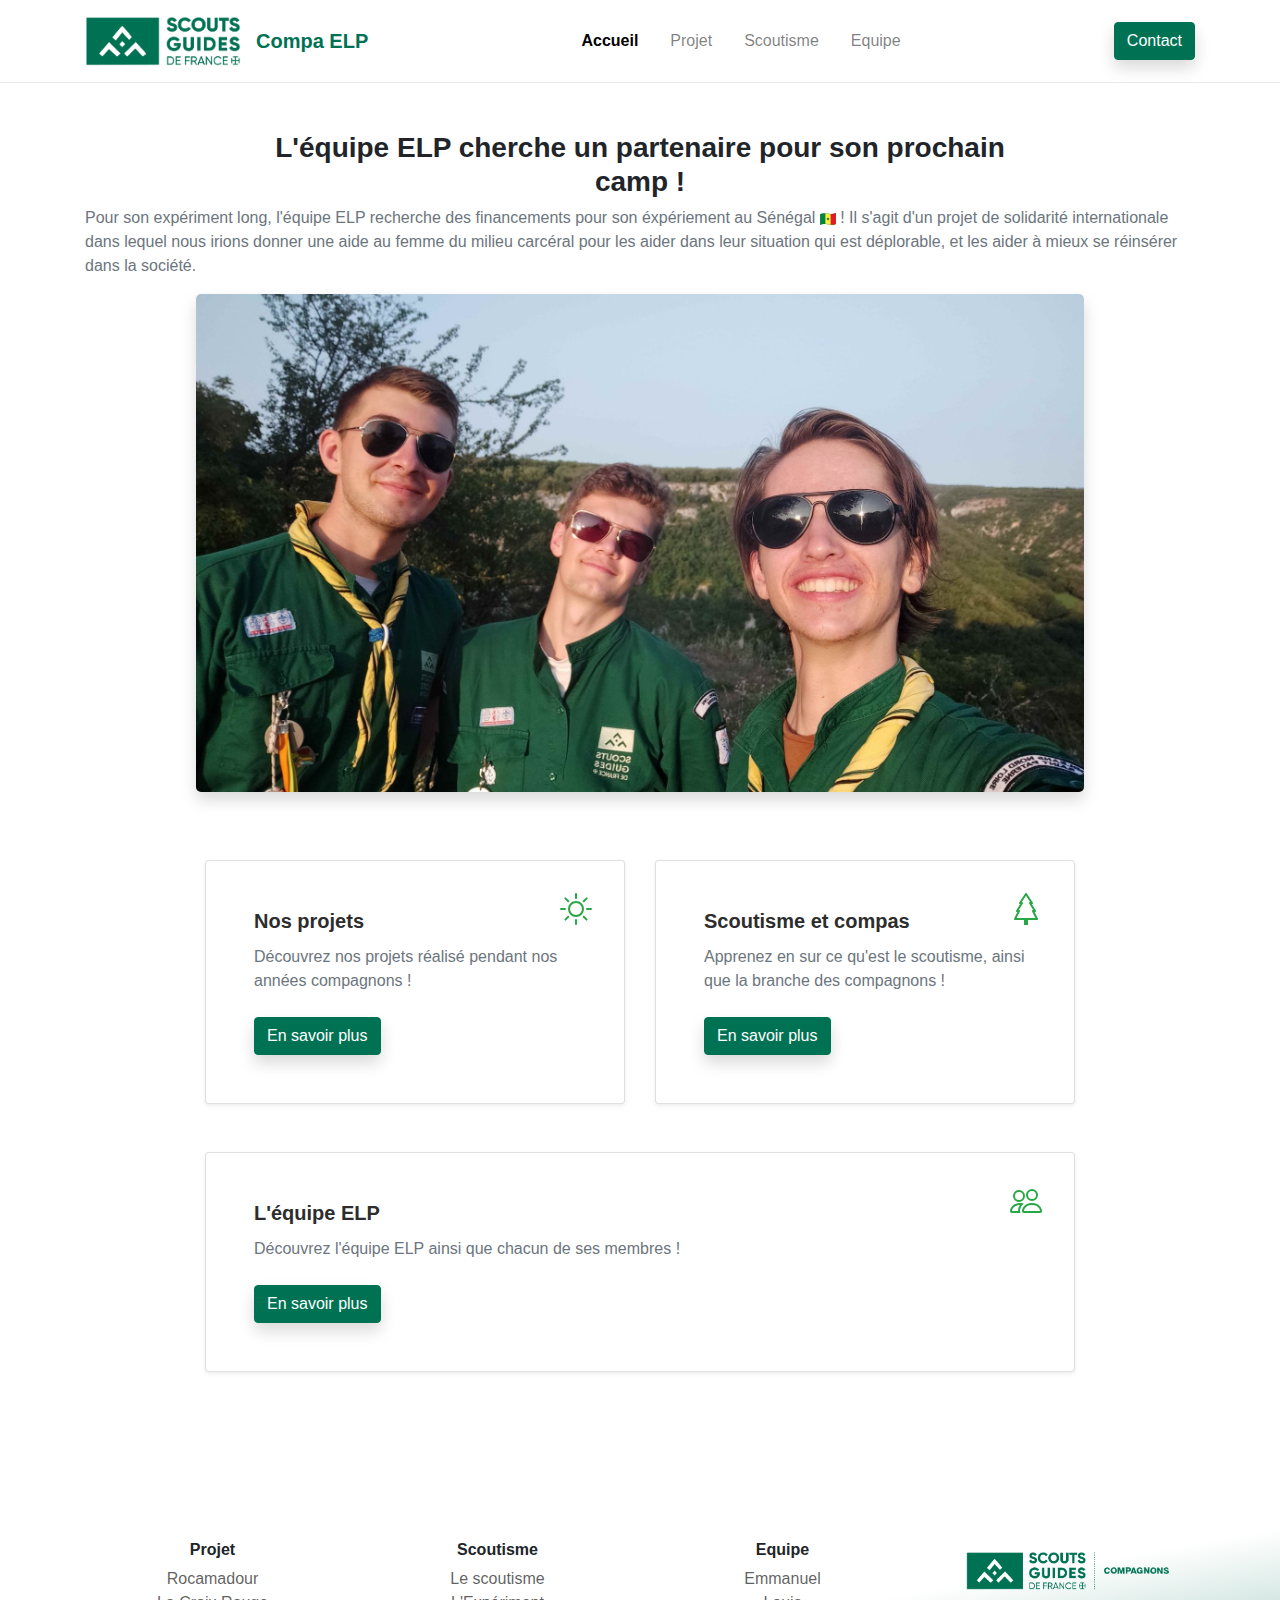
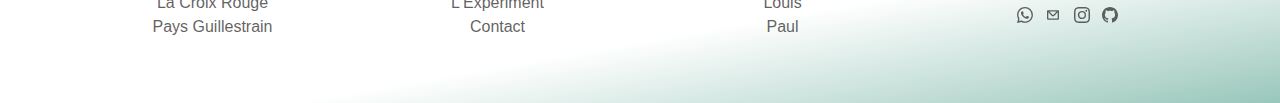
==== commit cea4bd04: "suppression actualités" ====
--- a/index.html
+++ b/index.html
@@ -46,7 +46,6 @@
         <div class="container bg-primary-gradient py-5" style="background: none;">
             <div class="row">
                 <div class="col-md-8 col-xl-6 text-center mx-auto">
-                    <p class="fw-bold text-success mb-2">Actualités</p>
                     <h3 class="fw-bold">L'équipe ELP cherche un partenaire pour son prochain camp !</h3>
                 </div>
             </div>
